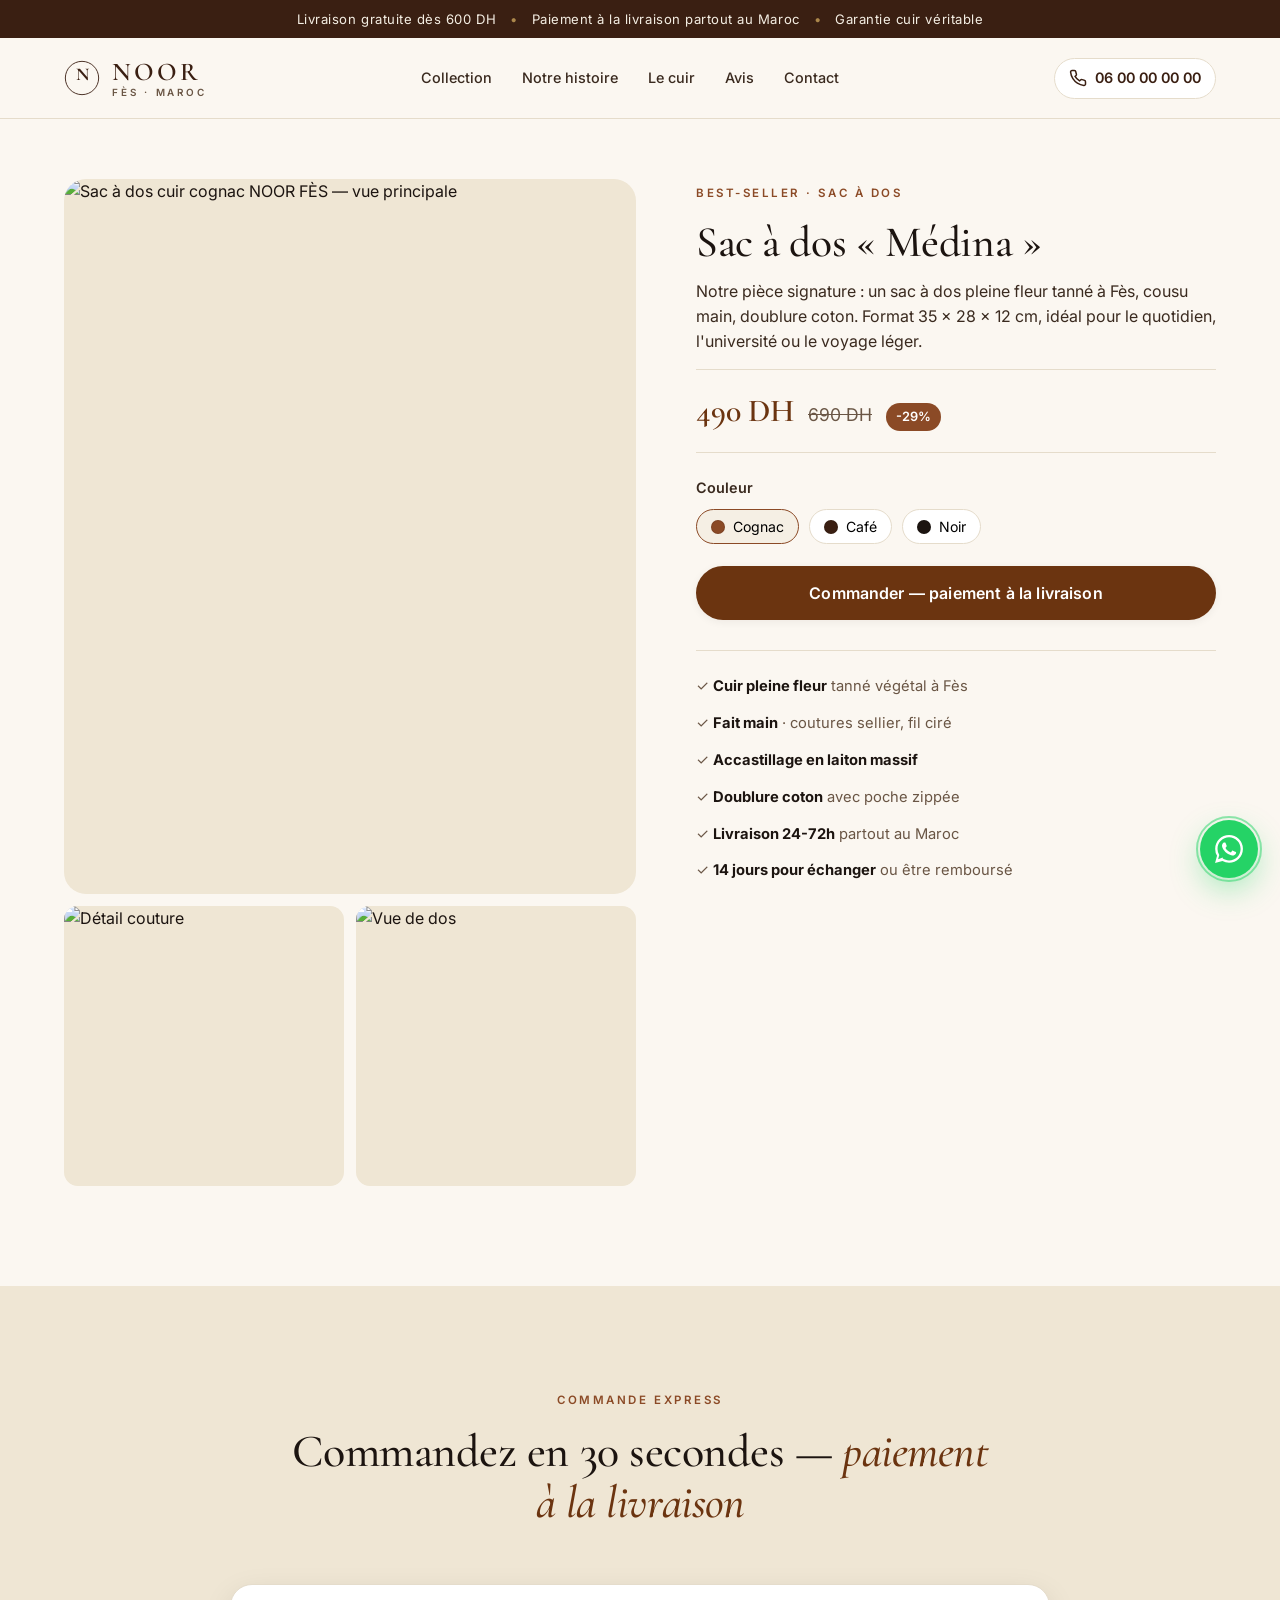
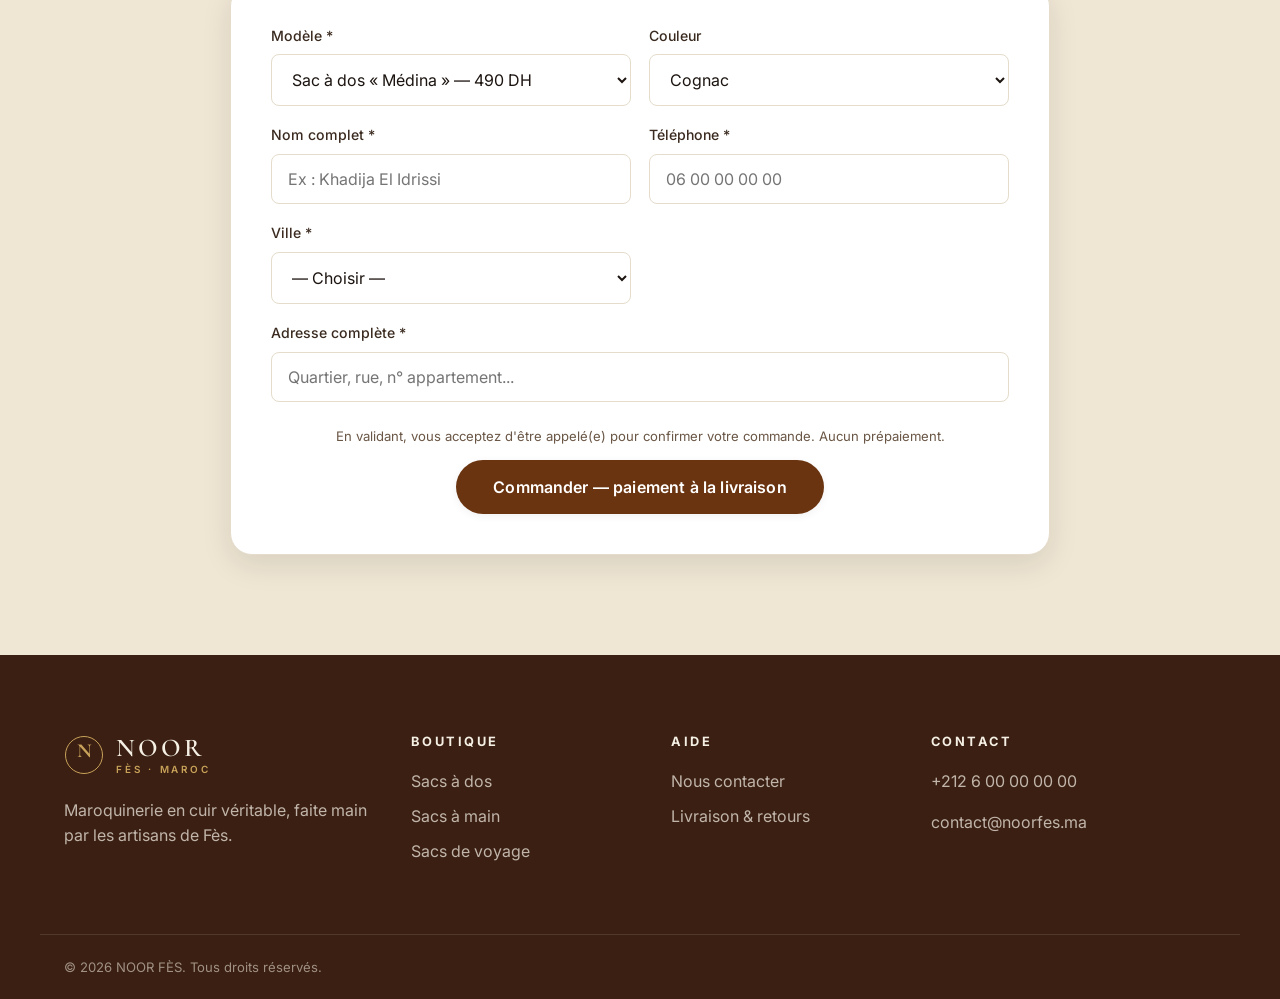
==== site/pages/produit.html @ d34b5040 "feat: NOOR FES premium leather COD site + market analysis Co-authored-by: bilelchouchene1996 <bilelc" ====
<!DOCTYPE html>
<html lang="fr">
<head>
  <meta charset="UTF-8" />
  <meta name="viewport" content="width=device-width, initial-scale=1.0" />
  <meta name="theme-color" content="#3a1f12" />
  <title>Sac à dos « Médina » — NOOR FÈS</title>
  <meta name="description" content="Sac à dos en cuir pleine fleur, fait main à Fès. Cognac, café, noir. Paiement à la livraison." />

  <link rel="preconnect" href="https://fonts.googleapis.com" />
  <link rel="preconnect" href="https://fonts.gstatic.com" crossorigin />
  <link href="https://fonts.googleapis.com/css2?family=Cormorant+Garamond:wght@400;500;600;700&family=Inter:wght@300;400;500;600;700&display=swap" rel="stylesheet" />
  <link rel="stylesheet" href="../assets/css/style.css" />
</head>
<body>

  <div class="announce">
    <div class="container announce__inner">
      <span>Livraison gratuite dès 600 DH</span>
      <span class="dot">•</span>
      <span>Paiement à la livraison partout au Maroc</span>
      <span class="dot">•</span>
      <span>Garantie cuir véritable</span>
    </div>
  </div>

  <header class="header" id="header">
    <div class="container header__inner">
      <a href="../index.html" class="brand">
        <span class="brand__mark">
          <svg viewBox="0 0 40 40" width="36" height="36" xmlns="http://www.w3.org/2000/svg">
            <circle cx="20" cy="20" r="18.5" fill="none" stroke="currentColor" stroke-width="1"/>
            <text x="50%" y="56%" text-anchor="middle" font-family="Cormorant Garamond, serif" font-size="20" font-weight="700" fill="currentColor">N</text>
          </svg>
        </span>
        <span class="brand__name">
          <span class="brand__top">NOOR</span>
          <span class="brand__sub">FÈS · MAROC</span>
        </span>
      </a>
      <nav class="nav">
        <a href="../index.html#collection">Collection</a>
        <a href="../index.html#story">Notre histoire</a>
        <a href="../index.html#materiaux">Le cuir</a>
        <a href="../index.html#avis">Avis</a>
        <a href="../index.html#contact">Contact</a>
      </nav>
      <div class="header__actions">
        <a href="tel:+212600000000" class="phone-cta">
          <svg width="18" height="18" viewBox="0 0 24 24" fill="none" stroke="currentColor" stroke-width="2"><path d="M22 16.92v3a2 2 0 0 1-2.18 2 19.79 19.79 0 0 1-8.63-3.07 19.5 19.5 0 0 1-6-6A19.79 19.79 0 0 1 2.12 4.18 2 2 0 0 1 4.11 2h3a2 2 0 0 1 2 1.72c.13.96.37 1.9.72 2.81a2 2 0 0 1-.45 2.11L8.09 9.91a16 16 0 0 0 6 6l1.27-1.27a2 2 0 0 1 2.11-.45c.91.35 1.85.59 2.81.72A2 2 0 0 1 22 16.92z"/></svg>
          <span>06 00 00 00 00</span>
        </a>
      </div>
    </div>
  </header>

  <section class="product-detail">
    <div class="container product-detail__grid">

      <div class="product-gallery">
        <div class="main">
          <img src="https://images.unsplash.com/photo-1547949003-9792a18a2601?auto=format&fit=crop&w=1200&q=85" alt="Sac à dos cuir cognac NOOR FÈS — vue principale"/>
        </div>
        <div class="thumb">
          <img src="https://images.unsplash.com/photo-1591561954557-26941169b49e?auto=format&fit=crop&w=600&q=80" alt="Détail couture"/>
        </div>
        <div class="thumb">
          <img src="https://images.unsplash.com/photo-1553062407-98eeb64c6a62?auto=format&fit=crop&w=600&q=80" alt="Vue de dos"/>
        </div>
      </div>

      <div class="product-info">
        <p class="eyebrow">Best-seller · Sac à dos</p>
        <h1>Sac à dos « Médina »</h1>
        <p>Notre pièce signature : un sac à dos pleine fleur tanné à Fès, cousu main, doublure coton. Format 35 × 28 × 12 cm, idéal pour le quotidien, l'université ou le voyage léger.</p>

        <div class="price-block">
          <span class="price">490 DH</span>
          <span class="price-old">690 DH</span>
          <span class="save">-29%</span>
        </div>

        <div class="product-options">
          <label>Couleur</label>
          <div class="swatches">
            <button type="button" class="swatch is-active"><span class="dot" style="background:#8b4a26"></span>Cognac</button>
            <button type="button" class="swatch"><span class="dot" style="background:#3a1f12"></span>Café</button>
            <button type="button" class="swatch"><span class="dot" style="background:#1c1410"></span>Noir</button>
          </div>
        </div>

        <a href="#commander-produit" class="btn btn--primary btn--lg btn--block">Commander — paiement à la livraison</a>

        <ul class="product-meta">
          <li>✓ <strong>Cuir pleine fleur</strong> tanné végétal à Fès</li>
          <li>✓ <strong>Fait main</strong> · coutures sellier, fil ciré</li>
          <li>✓ <strong>Accastillage en laiton massif</strong></li>
          <li>✓ <strong>Doublure coton</strong> avec poche zippée</li>
          <li>✓ <strong>Livraison 24-72h</strong> partout au Maroc</li>
          <li>✓ <strong>14 jours pour échanger</strong> ou être remboursé</li>
        </ul>
      </div>
    </div>
  </section>

  <section class="section quick-order" id="commander-produit">
    <div class="container">
      <header class="section__head section__head--center">
        <p class="eyebrow">Commande express</p>
        <h2>Commandez en 30 secondes — <em>paiement à la livraison</em></h2>
      </header>

      <form class="order-form" id="orderForm">
        <div class="order-form__grid">
          <label>
            <span>Modèle *</span>
            <select name="product" required>
              <option>Sac à dos « Médina » — 490 DH</option>
            </select>
          </label>
          <label>
            <span>Couleur</span>
            <select name="color">
              <option>Cognac</option>
              <option>Café</option>
              <option>Noir</option>
            </select>
          </label>
          <label>
            <span>Nom complet *</span>
            <input type="text" name="name" required placeholder="Ex : Khadija El Idrissi"/>
          </label>
          <label>
            <span>Téléphone *</span>
            <input type="tel" name="phone" required placeholder="06 00 00 00 00"/>
          </label>
          <label>
            <span>Ville *</span>
            <select name="city" required>
              <option value="">— Choisir —</option>
              <option>Casablanca</option>
              <option>Rabat</option>
              <option>Marrakech</option>
              <option>Fès</option>
              <option>Tanger</option>
              <option>Agadir</option>
              <option>Meknès</option>
              <option>Autre</option>
            </select>
          </label>
          <label class="span-2">
            <span>Adresse complète *</span>
            <input type="text" name="address" required placeholder="Quartier, rue, n° appartement..."/>
          </label>
        </div>
        <div class="order-form__footer">
          <p class="order-form__note">En validant, vous acceptez d'être appelé(e) pour confirmer votre commande. Aucun prépaiement.</p>
          <button type="submit" class="btn btn--primary btn--lg">Commander — paiement à la livraison</button>
        </div>
        <div class="order-form__success" id="orderSuccess" hidden>
          <strong>Merci !</strong> Votre commande est enregistrée. Nous vous appelons dans l'heure.
        </div>
      </form>
    </div>
  </section>

  <footer class="footer">
    <div class="container footer__grid">
      <div class="footer__brand">
        <div class="brand brand--footer">
          <span class="brand__mark">
            <svg viewBox="0 0 40 40" width="40" height="40" xmlns="http://www.w3.org/2000/svg">
              <circle cx="20" cy="20" r="18.5" fill="none" stroke="currentColor" stroke-width="1"/>
              <text x="50%" y="56%" text-anchor="middle" font-family="Cormorant Garamond, serif" font-size="20" font-weight="700" fill="currentColor">N</text>
            </svg>
          </span>
          <span class="brand__name">
            <span class="brand__top">NOOR</span>
            <span class="brand__sub">FÈS · MAROC</span>
          </span>
        </div>
        <p>Maroquinerie en cuir véritable, faite main par les artisans de Fès.</p>
      </div>
      <div>
        <h4>Boutique</h4>
        <ul>
          <li><a href="../index.html#collection">Sacs à dos</a></li>
          <li><a href="../index.html#collection">Sacs à main</a></li>
          <li><a href="../index.html#collection">Sacs de voyage</a></li>
        </ul>
      </div>
      <div>
        <h4>Aide</h4>
        <ul>
          <li><a href="../index.html#contact">Nous contacter</a></li>
          <li><a href="#">Livraison & retours</a></li>
        </ul>
      </div>
      <div>
        <h4>Contact</h4>
        <p><a href="tel:+212600000000">+212 6 00 00 00 00</a></p>
        <p><a href="mailto:contact@noorfes.ma">contact@noorfes.ma</a></p>
      </div>
    </div>
    <div class="footer__bottom">
      <div class="container">© <span id="year"></span> NOOR FÈS. Tous droits réservés.</div>
    </div>
  </footer>

  <a href="https://wa.me/212600000000" class="wa-float" target="_blank" rel="noopener" aria-label="WhatsApp">
    <svg width="28" height="28" viewBox="0 0 24 24" fill="currentColor"><path d="M.057 24l1.687-6.163a11.867 11.867 0 0 1-1.587-5.946C.16 5.335 5.495 0 12.05 0a11.821 11.821 0 0 1 8.413 3.488 11.824 11.824 0 0 1 3.48 8.414c-.003 6.554-5.338 11.89-11.893 11.89a11.9 11.9 0 0 1-5.688-1.448L.057 24zm6.597-3.807c1.676.995 3.276 1.591 5.392 1.592 5.448 0 9.886-4.434 9.889-9.885.002-5.462-4.415-9.89-9.881-9.892-5.452 0-9.887 4.434-9.889 9.884a9.86 9.86 0 0 0 1.518 5.27l-.999 3.648 3.97-1.617zm11.387-5.464c-.074-.124-.272-.198-.57-.347-.297-.149-1.758-.868-2.031-.967-.272-.099-.47-.149-.669.149-.198.297-.768.967-.941 1.165-.173.198-.347.223-.644.074-.297-.149-1.255-.462-2.39-1.475-.883-.788-1.48-1.761-1.653-2.059-.173-.297-.018-.458.13-.606.134-.133.297-.347.446-.521.151-.172.2-.296.3-.495.099-.198.05-.371-.025-.52-.075-.149-.669-1.612-.916-2.207-.242-.579-.487-.501-.669-.51l-.57-.01c-.198 0-.52.074-.792.372-.272.297-1.04 1.016-1.04 2.479 0 1.462 1.065 2.875 1.213 3.074.149.198 2.095 3.2 5.076 4.487.709.306 1.263.489 1.694.626.712.226 1.36.194 1.872.118.571-.085 1.758-.719 2.006-1.413.248-.694.248-1.289.173-1.413z"/></svg>
  </a>

  <script src="../assets/js/main.js"></script>
</body>
</html>
---- site/assets/css/style.css ----
/* =========================================================
   NOOR FÈS — Premium leather brand stylesheet
   Palette: cognac, café, crème, noir, or
   ========================================================= */

:root {
  --bg: #fbf7f1;
  --cream: #f5efe4;
  --cream-2: #efe6d4;
  --paper: #ffffff;
  --ink: #1c1410;
  --ink-2: #3a2a1f;
  --muted: #6a5645;
  --line: #e5dccb;

  --cognac: #8b4a26;
  --cognac-dark: #6b3410;
  --café: #3a1f12;
  --gold: #b8860b;
  --gold-soft: #c9a25a;

  --whatsapp: #25d366;

  --shadow-sm: 0 2px 8px rgba(28, 20, 16, 0.06);
  --shadow-md: 0 10px 30px rgba(28, 20, 16, 0.10);
  --shadow-lg: 0 30px 80px rgba(28, 20, 16, 0.18);

  --radius: 14px;
  --radius-sm: 8px;
  --radius-lg: 22px;

  --serif: "Cormorant Garamond", "Times New Roman", serif;
  --sans: "Inter", -apple-system, BlinkMacSystemFont, "Segoe UI", Roboto, "Helvetica Neue", Arial, sans-serif;

  --container: 1200px;

  --ease: cubic-bezier(.2, .65, .2, 1);
}

* { box-sizing: border-box; }
html { scroll-behavior: smooth; }
body {
  margin: 0;
  font-family: var(--sans);
  color: var(--ink);
  background: var(--bg);
  font-size: 16px;
  line-height: 1.55;
  -webkit-font-smoothing: antialiased;
  text-rendering: optimizeLegibility;
}
img { max-width: 100%; display: block; }
a { color: inherit; text-decoration: none; }
a:hover { color: var(--cognac); }
button { font-family: inherit; cursor: pointer; }
ul { list-style: none; padding: 0; margin: 0; }

.container {
  width: 100%;
  max-width: var(--container);
  margin: 0 auto;
  padding: 0 24px;
}

/* Typography */
h1, h2, h3, h4 {
  font-family: var(--serif);
  font-weight: 600;
  color: var(--ink);
  letter-spacing: -0.01em;
  margin: 0 0 .4em;
  line-height: 1.1;
}
h1 { font-size: clamp(2.4rem, 5.5vw, 4.6rem); font-weight: 500; }
h2 { font-size: clamp(2rem, 3.6vw, 3rem); font-weight: 500; }
h3 { font-size: 1.25rem; }
h2 em, h1 em { font-style: italic; color: var(--cognac-dark); font-weight: 500; }
p  { margin: 0 0 1em; color: var(--ink-2); }
.muted { color: var(--muted); }
.light { color: #f5efe4; }
.light em { color: var(--gold-soft); }

.eyebrow {
  display: inline-block;
  text-transform: uppercase;
  letter-spacing: .22em;
  font-size: .72rem;
  font-weight: 600;
  color: var(--cognac);
  margin-bottom: 1rem;
}
.eyebrow--light { color: var(--gold-soft); }

/* Announcement bar */
.announce {
  background: var(--café);
  color: #f5efe4;
  font-size: .82rem;
  letter-spacing: .04em;
}
.announce__inner {
  display: flex;
  align-items: center;
  justify-content: center;
  gap: 14px;
  padding: 9px 24px;
  flex-wrap: wrap;
}
.announce .dot { color: var(--gold-soft); opacity: .8; }

/* Header */
.header {
  position: sticky;
  top: 0;
  z-index: 50;
  background: rgba(251, 247, 241, 0.92);
  backdrop-filter: saturate(160%) blur(10px);
  -webkit-backdrop-filter: saturate(160%) blur(10px);
  border-bottom: 1px solid var(--line);
  transition: background .3s var(--ease), border-color .3s var(--ease);
}
.header__inner {
  display: flex;
  align-items: center;
  justify-content: space-between;
  gap: 20px;
  height: 80px;
}
.brand {
  display: inline-flex;
  align-items: center;
  gap: 12px;
  color: var(--café);
}
.brand__mark { display: inline-flex; color: var(--café); }
.brand__name { display: flex; flex-direction: column; line-height: 1; }
.brand__top {
  font-family: var(--serif);
  font-size: 1.6rem;
  font-weight: 600;
  letter-spacing: .12em;
}
.brand__sub {
  font-size: .62rem;
  font-weight: 600;
  letter-spacing: .28em;
  color: var(--muted);
  margin-top: 4px;
}

.nav {
  display: flex;
  gap: 30px;
}
.nav a {
  font-size: .9rem;
  font-weight: 500;
  color: var(--ink-2);
  position: relative;
  padding: 6px 0;
}
.nav a::after {
  content: "";
  position: absolute;
  left: 50%; bottom: 0;
  height: 1px;
  width: 0;
  background: var(--cognac);
  transition: width .3s var(--ease), left .3s var(--ease);
}
.nav a:hover::after { width: 100%; left: 0; }

.header__actions { display: flex; align-items: center; gap: 12px; }
.phone-cta {
  display: inline-flex;
  align-items: center;
  gap: 8px;
  font-size: .9rem;
  font-weight: 600;
  color: var(--café);
  padding: 8px 14px;
  border: 1px solid var(--line);
  border-radius: 999px;
  background: var(--paper);
  transition: all .2s var(--ease);
}
.phone-cta:hover { border-color: var(--cognac); color: var(--cognac); }

.menu-toggle {
  display: none;
  width: 42px;
  height: 42px;
  border: 1px solid var(--line);
  background: var(--paper);
  border-radius: 10px;
  position: relative;
}
.menu-toggle span {
  position: absolute;
  left: 10px; right: 10px;
  height: 2px;
  background: var(--café);
  transition: transform .3s var(--ease), opacity .2s;
}
.menu-toggle span:nth-child(1) { top: 13px; }
.menu-toggle span:nth-child(2) { top: 19px; }
.menu-toggle span:nth-child(3) { top: 25px; }
.menu-toggle[aria-expanded="true"] span:nth-child(1) { transform: translateY(6px) rotate(45deg); }
.menu-toggle[aria-expanded="true"] span:nth-child(2) { opacity: 0; }
.menu-toggle[aria-expanded="true"] span:nth-child(3) { transform: translateY(-6px) rotate(-45deg); }

.mobile-nav {
  display: none;
  flex-direction: column;
  padding: 16px 24px 24px;
  border-top: 1px solid var(--line);
  background: var(--paper);
}
.mobile-nav a {
  padding: 14px 0;
  border-bottom: 1px solid var(--line);
  font-weight: 500;
  color: var(--ink-2);
}
.mobile-nav__phone {
  margin-top: 12px;
  font-weight: 600;
  color: var(--cognac) !important;
}

/* Buttons */
.btn {
  display: inline-flex;
  align-items: center;
  justify-content: center;
  gap: 8px;
  padding: 14px 26px;
  border-radius: 999px;
  border: 1px solid transparent;
  font-weight: 600;
  font-size: .95rem;
  letter-spacing: .01em;
  transition: transform .15s var(--ease), background .2s, color .2s, box-shadow .2s, border-color .2s;
  cursor: pointer;
  text-align: center;
  line-height: 1;
}
.btn:hover { transform: translateY(-1px); }
.btn:active { transform: translateY(0); }
.btn--primary {
  background: var(--cognac-dark);
  color: #fff;
  box-shadow: var(--shadow-sm);
}
.btn--primary:hover { background: var(--café); color: #fff; box-shadow: var(--shadow-md); }
.btn--dark { background: var(--café); color: #f5efe4; }
.btn--dark:hover { background: #000; color: #fff; }
.btn--ghost {
  background: transparent;
  border-color: var(--ink);
  color: var(--ink);
}
.btn--ghost:hover { background: var(--ink); color: #fff; }
.btn--light { background: #fff; color: var(--café); }
.btn--whatsapp { background: var(--whatsapp); color: #fff; }
.btn--whatsapp:hover { background: #1cb555; color: #fff; }
.btn--block { width: 100%; }
.btn--lg { padding: 18px 36px; font-size: 1rem; }

/* Hero */
.hero {
  position: relative;
  min-height: 88vh;
  display: flex;
  align-items: center;
  overflow: hidden;
  isolation: isolate;
}
.hero__media {
  position: absolute;
  inset: 0;
  z-index: -2;
}
.hero__img {
  position: absolute;
  inset: 0;
  background-image: url("https://images.unsplash.com/photo-1591561954557-26941169b49e?auto=format&fit=crop&w=2000&q=80");
  background-size: cover;
  background-position: center;
  filter: contrast(1.05) saturate(0.95);
  transform: scale(1.02);
  animation: heroZoom 16s ease-out forwards;
}
@keyframes heroZoom {
  to { transform: scale(1.10); }
}
.hero__overlay {
  position: absolute;
  inset: 0;
  background:
    linear-gradient(120deg, rgba(28,20,16,.72) 0%, rgba(28,20,16,.45) 45%, rgba(28,20,16,.25) 100%),
    linear-gradient(180deg, rgba(28,20,16,.3) 0%, rgba(28,20,16,.55) 100%);
}
.hero__content {
  color: #fbf7f1;
  padding: 120px 24px 100px;
  max-width: 820px;
}
.hero__content .eyebrow { color: var(--gold-soft); }
.hero__title {
  color: #fbf7f1;
  font-weight: 400;
}
.hero__title em {
  font-style: italic;
  color: var(--gold-soft);
  font-weight: 400;
}
.hero__lead {
  color: rgba(251, 247, 241, .88);
  font-size: 1.15rem;
  max-width: 600px;
  margin-bottom: 36px;
}
.hero__cta {
  display: flex;
  flex-wrap: wrap;
  gap: 14px;
  margin-bottom: 48px;
}
.hero__cta .btn--ghost {
  border-color: rgba(255,255,255,.6);
  color: #fff;
}
.hero__cta .btn--ghost:hover { background: #fff; color: var(--café); }
.hero__badges {
  display: flex;
  flex-wrap: wrap;
  gap: 28px;
  padding-top: 28px;
  border-top: 1px solid rgba(255,255,255,.18);
}
.hero__badges li {
  font-size: .85rem;
  color: rgba(251, 247, 241, .85);
  letter-spacing: .04em;
}
.hero__badges strong {
  display: block;
  font-family: var(--serif);
  font-size: 1.4rem;
  color: var(--gold-soft);
  font-weight: 600;
  margin-bottom: 4px;
}
.hero__scroll {
  position: absolute;
  bottom: 28px;
  left: 50%;
  transform: translateX(-50%);
  width: 24px;
  height: 40px;
  border: 1px solid rgba(255,255,255,.4);
  border-radius: 12px;
}
.hero__scroll span {
  position: absolute;
  top: 8px;
  left: 50%;
  transform: translateX(-50%);
  width: 3px;
  height: 8px;
  background: var(--gold-soft);
  border-radius: 2px;
  animation: scrollDot 1.8s ease-in-out infinite;
}
@keyframes scrollDot {
  0%, 100% { transform: translate(-50%, 0); opacity: 1; }
  50% { transform: translate(-50%, 14px); opacity: .2; }
}

/* Trust strip */
.trust {
  background: var(--paper);
  padding: 56px 0;
  border-bottom: 1px solid var(--line);
}
.trust__grid {
  display: grid;
  gap: 32px;
  grid-template-columns: repeat(auto-fit, minmax(220px, 1fr));
}
.trust__item { color: var(--ink-2); }
.trust__item svg { color: var(--cognac); margin-bottom: 12px; }
.trust__item h3 { font-size: 1.05rem; margin-bottom: 6px; }
.trust__item p { font-size: .92rem; color: var(--muted); margin: 0; }

/* Sections */
.section { padding: 100px 0; }
.section--cream { background: var(--cream); }
.section--dark { background: var(--café); color: var(--cream); }
.section__head { max-width: 720px; margin-bottom: 56px; }
.section__head--center { margin-left: auto; margin-right: auto; text-align: center; }
.section__lead { font-size: 1.1rem; color: var(--ink-2); }
.section--dark .section__lead { color: rgba(245, 239, 228, .8); }

/* Grids */
.grid { display: grid; gap: 28px; }
.grid--3 { grid-template-columns: repeat(auto-fit, minmax(280px, 1fr)); }
.grid--4 { grid-template-columns: repeat(auto-fit, minmax(220px, 1fr)); }

/* Product cards */
.product-card {
  background: var(--paper);
  border-radius: var(--radius-lg);
  overflow: hidden;
  box-shadow: var(--shadow-sm);
  display: flex;
  flex-direction: column;
  transition: transform .3s var(--ease), box-shadow .3s var(--ease);
}
.product-card:hover {
  transform: translateY(-6px);
  box-shadow: var(--shadow-lg);
}
.product-card__media {
  position: relative;
  display: block;
  aspect-ratio: 4 / 5;
  overflow: hidden;
  background: var(--cream-2);
}
.product-card__media img {
  width: 100%; height: 100%;
  object-fit: cover;
  transition: transform .8s var(--ease);
}
.product-card:hover .product-card__media img { transform: scale(1.06); }
.badge {
  position: absolute;
  top: 16px; left: 16px;
  background: var(--café);
  color: #f5efe4;
  font-size: .7rem;
  font-weight: 700;
  letter-spacing: .12em;
  text-transform: uppercase;
  padding: 6px 12px;
  border-radius: 999px;
}
.badge--gold { background: var(--gold); color: #fff; }

.product-card__body { padding: 22px 24px 26px; display: flex; flex-direction: column; gap: 10px; }
.product-card__body h3 { margin: 0; font-size: 1.4rem; }
.product-card__price {
  display: flex; align-items: baseline; gap: 10px;
  margin-top: 4px;
}
.price {
  font-family: var(--serif);
  font-size: 1.6rem;
  font-weight: 600;
  color: var(--cognac-dark);
}
.price-old {
  font-size: 1rem;
  color: var(--muted);
  text-decoration: line-through;
}

/* Story */
.story__grid {
  display: grid;
  grid-template-columns: 1fr 1fr;
  gap: 70px;
  align-items: center;
}
.story__media {
  position: relative;
  border-radius: var(--radius-lg);
  overflow: hidden;
  box-shadow: var(--shadow-md);
  aspect-ratio: 4 / 5;
}
.story__media img { width: 100%; height: 100%; object-fit: cover; }
.story__caption {
  position: absolute;
  bottom: 18px; left: 18px;
  background: rgba(28, 20, 16, .8);
  color: var(--cream);
  padding: 8px 14px;
  border-radius: 999px;
  font-size: .8rem;
  letter-spacing: .06em;
  backdrop-filter: blur(6px);
}
.checks { margin-top: 24px; }
.checks li {
  position: relative;
  padding: 10px 0 10px 32px;
  border-bottom: 1px dashed var(--line);
  color: var(--ink-2);
}
.checks li::before {
  content: "";
  position: absolute;
  left: 0; top: 14px;
  width: 18px; height: 18px;
  border-radius: 50%;
  background: var(--cognac);
  background-image: linear-gradient(135deg, var(--cognac), var(--cognac-dark));
}
.checks li::after {
  content: "";
  position: absolute;
  left: 6px; top: 18px;
  width: 8px; height: 4px;
  border-left: 2px solid #fff;
  border-bottom: 2px solid #fff;
  transform: rotate(-45deg);
}

/* Materials */
.materials__item {
  padding: 32px 26px;
  background: rgba(255,255,255,.04);
  border: 1px solid rgba(245, 239, 228, .12);
  border-radius: var(--radius);
  transition: transform .3s var(--ease), background .3s;
}
.materials__item:hover {
  transform: translateY(-4px);
  background: rgba(184, 134, 11, .08);
  border-color: var(--gold-soft);
}
.materials__item .num {
  display: inline-block;
  font-family: var(--serif);
  color: var(--gold-soft);
  font-size: 1.6rem;
  font-weight: 600;
  margin-bottom: 14px;
}
.materials__item h3 { color: var(--cream); font-size: 1.2rem; margin-bottom: 8px; }
.materials__item p { color: rgba(245, 239, 228, .72); font-size: .92rem; margin: 0; }

/* Reviews */
.reviews {
  display: grid;
  gap: 28px;
  grid-template-columns: repeat(auto-fit, minmax(280px, 1fr));
}
.review {
  background: var(--paper);
  border-radius: var(--radius);
  padding: 28px 26px;
  box-shadow: var(--shadow-sm);
  border-top: 3px solid var(--cognac);
}
.review .stars { color: var(--gold); font-size: 1.2rem; letter-spacing: 2px; margin-bottom: 12px; }
.review p { font-size: 1rem; color: var(--ink-2); }
.review footer { font-size: .85rem; color: var(--muted); }
.review footer strong { color: var(--ink); }

/* CTA strip */
.cta-strip {
  background:
    linear-gradient(120deg, rgba(28,20,16,.92), rgba(58,31,18,.92)),
    url("https://images.unsplash.com/photo-1572635196243-23f8a8a04e1f?auto=format&fit=crop&w=2000&q=80");
  background-size: cover;
  background-position: center;
  color: var(--cream);
  padding: 80px 0;
}
.cta-strip__inner {
  display: flex;
  align-items: center;
  justify-content: space-between;
  gap: 40px;
  flex-wrap: wrap;
}
.cta-strip h2 { margin: 0; max-width: 620px; }
.cta-strip__actions { display: flex; gap: 14px; flex-wrap: wrap; }

/* Order form */
.quick-order { background: var(--cream-2); }
.order-form {
  max-width: 820px;
  margin: 0 auto;
  background: var(--paper);
  border-radius: var(--radius-lg);
  padding: 40px;
  box-shadow: var(--shadow-md);
  border: 1px solid var(--line);
}
.order-form__grid {
  display: grid;
  gap: 18px;
  grid-template-columns: 1fr 1fr;
}
.order-form label {
  display: flex;
  flex-direction: column;
  gap: 8px;
  font-size: .88rem;
  font-weight: 500;
  color: var(--ink-2);
}
.order-form label.span-2 { grid-column: span 2; }
.order-form input,
.order-form select {
  font-family: inherit;
  font-size: 1rem;
  padding: 14px 16px;
  border: 1px solid var(--line);
  border-radius: var(--radius-sm);
  background: var(--paper);
  color: var(--ink);
  transition: border-color .2s, box-shadow .2s;
}
.order-form input:focus,
.order-form select:focus {
  outline: none;
  border-color: var(--cognac);
  box-shadow: 0 0 0 3px rgba(139, 74, 38, .15);
}
.order-form__footer {
  margin-top: 24px;
  display: flex;
  flex-direction: column;
  align-items: center;
  gap: 14px;
}
.order-form__note { font-size: .82rem; color: var(--muted); margin: 0; text-align: center; }
.order-form__success {
  margin-top: 22px;
  padding: 18px 22px;
  background: #e8f4ea;
  color: #1f6b3a;
  border-radius: var(--radius-sm);
  border: 1px solid #b9dbc0;
  text-align: center;
}

/* Footer */
.footer {
  background: var(--café);
  color: var(--cream);
  padding: 80px 0 0;
}
.footer__grid {
  display: grid;
  gap: 40px;
  grid-template-columns: 1.4fr 1fr 1fr 1.3fr;
  padding-bottom: 60px;
  border-bottom: 1px solid rgba(245, 239, 228, .12);
}
.footer h4 {
  color: var(--cream);
  font-family: var(--sans);
  font-size: .8rem;
  font-weight: 700;
  letter-spacing: .2em;
  text-transform: uppercase;
  margin-bottom: 20px;
}
.footer ul li { margin-bottom: 10px; }
.footer a { color: rgba(245, 239, 228, .72); }
.footer a:hover { color: var(--gold-soft); }
.footer__brand p {
  color: rgba(245, 239, 228, .72);
  max-width: 320px;
  margin-top: 16px;
}
.brand--footer { color: var(--cream); }
.brand--footer .brand__top { color: var(--cream); }
.brand--footer .brand__sub { color: var(--gold-soft); }
.brand--footer .brand__mark { color: var(--gold-soft); }

.socials { display: flex; gap: 14px; margin-top: 10px; flex-wrap: wrap; }
.socials a {
  font-size: .82rem;
  padding: 6px 12px;
  border: 1px solid rgba(245, 239, 228, .2);
  border-radius: 999px;
}
.socials a:hover { border-color: var(--gold-soft); }
.footer__bottom { padding: 22px 0; font-size: .82rem; color: rgba(245, 239, 228, .55); }

/* WhatsApp floating button */
.wa-float {
  position: fixed;
  bottom: 22px; right: 22px;
  width: 58px; height: 58px;
  background: var(--whatsapp);
  color: #fff;
  border-radius: 50%;
  display: inline-flex;
  align-items: center;
  justify-content: center;
  box-shadow: 0 12px 30px rgba(37, 211, 102, .35);
  z-index: 60;
  transition: transform .2s var(--ease), box-shadow .2s;
}
.wa-float:hover { transform: scale(1.05); color: #fff; }
.wa-float::after {
  content: "";
  position: absolute;
  inset: -4px;
  border-radius: 50%;
  border: 2px solid var(--whatsapp);
  opacity: .5;
  animation: pulse 2.2s ease-out infinite;
}
@keyframes pulse {
  from { transform: scale(.95); opacity: .5; }
  to   { transform: scale(1.35); opacity: 0; }
}

/* Product page */
.product-detail {
  padding: 60px 0 100px;
}
.product-detail__grid {
  display: grid;
  grid-template-columns: 1.1fr 1fr;
  gap: 60px;
  align-items: start;
}
.product-gallery {
  display: grid;
  gap: 12px;
  grid-template-columns: repeat(2, 1fr);
}
.product-gallery .main {
  grid-column: span 2;
  aspect-ratio: 4 / 5;
  border-radius: var(--radius-lg);
  overflow: hidden;
  background: var(--cream-2);
}
.product-gallery .thumb {
  aspect-ratio: 1 / 1;
  border-radius: var(--radius);
  overflow: hidden;
  background: var(--cream-2);
}
.product-gallery img { width: 100%; height: 100%; object-fit: cover; }

.product-info h1 {
  font-size: clamp(2rem, 3.4vw, 3rem);
  margin-bottom: 12px;
}
.product-info .price-block {
  display: flex; align-items: baseline; gap: 14px;
  margin: 16px 0 24px;
  padding: 16px 0;
  border-top: 1px solid var(--line);
  border-bottom: 1px solid var(--line);
}
.product-info .price-block .price { font-size: 2rem; }
.product-info .price-block .price-old { font-size: 1.1rem; }
.product-info .save {
  background: var(--cognac);
  color: #fff;
  padding: 4px 10px;
  border-radius: 999px;
  font-size: .8rem;
  font-weight: 600;
}
.product-options { margin-bottom: 22px; }
.product-options label { display: block; font-weight: 600; font-size: .9rem; margin-bottom: 10px; color: var(--ink-2); }
.swatches { display: flex; gap: 10px; flex-wrap: wrap; }
.swatch {
  display: inline-flex;
  align-items: center;
  gap: 8px;
  padding: 8px 14px;
  border: 1px solid var(--line);
  border-radius: 999px;
  background: #fff;
  cursor: pointer;
  font-size: .88rem;
  transition: all .2s;
}
.swatch:hover, .swatch.is-active { border-color: var(--cognac); background: var(--cream); }
.swatch .dot {
  display: inline-block;
  width: 14px; height: 14px;
  border-radius: 50%;
  border: 1px solid rgba(0,0,0,.1);
}
.product-meta {
  margin-top: 30px;
  padding-top: 24px;
  border-top: 1px solid var(--line);
  display: grid;
  gap: 14px;
  font-size: .92rem;
  color: var(--muted);
}
.product-meta strong { color: var(--ink); }

@media (max-width: 960px) {
  .nav { display: none; }
  .menu-toggle { display: inline-block; }
  .phone-cta span { display: none; }
  .phone-cta { padding: 10px; }
  .header.is-open .mobile-nav { display: flex; }

  .story__grid { grid-template-columns: 1fr; gap: 40px; }
  .footer__grid { grid-template-columns: 1fr 1fr; }
  .product-detail__grid { grid-template-columns: 1fr; gap: 40px; }
  .section { padding: 70px 0; }
}

@media (max-width: 600px) {
  .order-form { padding: 24px; }
  .order-form__grid { grid-template-columns: 1fr; }
  .order-form label.span-2 { grid-column: span 1; }
  .hero__content { padding: 90px 24px 70px; }
  .hero__badges { gap: 18px; }
  .hero__badges li { flex: 1 1 40%; }
  .cta-strip__inner { flex-direction: column; align-items: flex-start; }
  .footer__grid { grid-template-columns: 1fr; }
  .announce__inner .dot:nth-of-type(2) { display: none; }
}
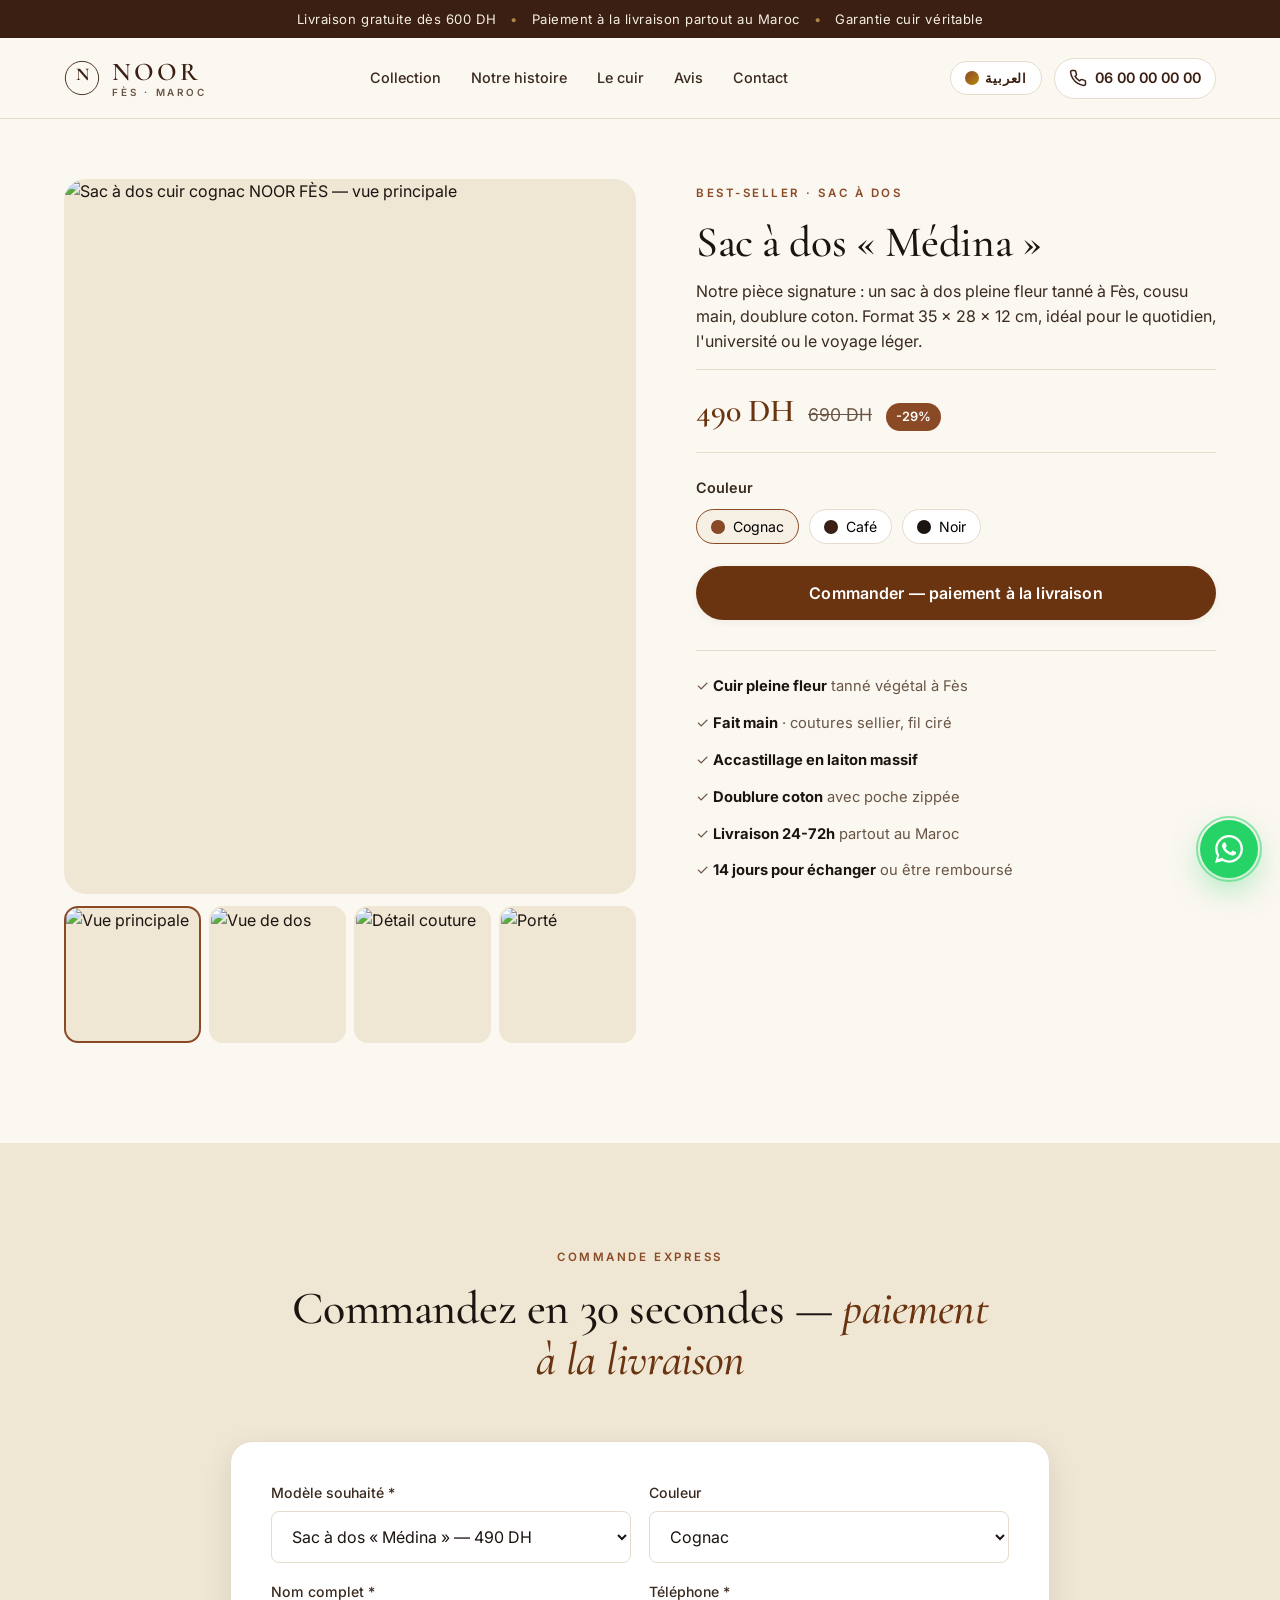
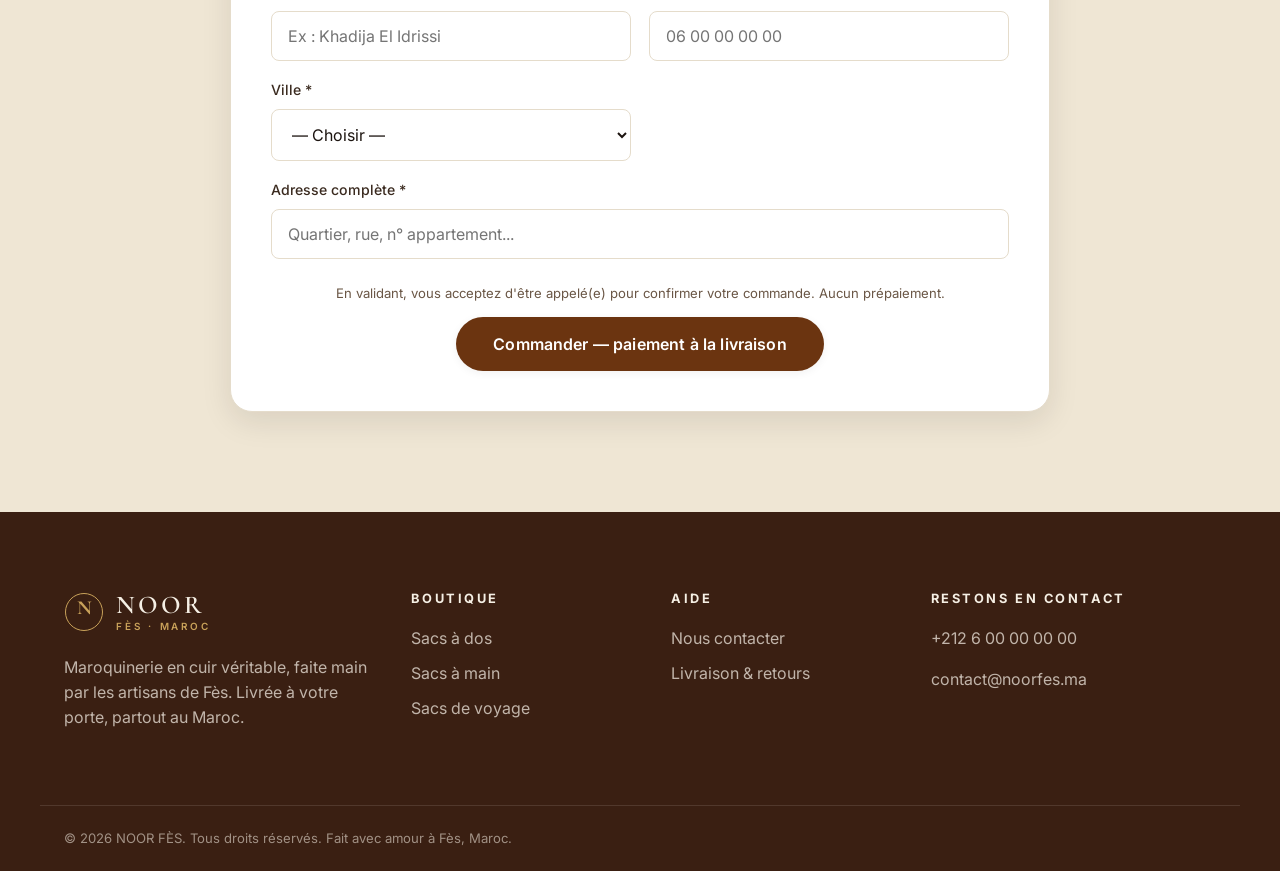
==== commit 6621b9a6: "feat: FR/AR bilingual switcher with full RTL support + multi-image product gallery + image folder st" ====
--- a/site/pages/produit.html
+++ b/site/pages/produit.html
@@ -1,5 +1,5 @@
 <!DOCTYPE html>
-<html lang="fr">
+<html lang="fr" dir="ltr">
 <head>
   <meta charset="UTF-8" />
   <meta name="viewport" content="width=device-width, initial-scale=1.0" />
@@ -9,18 +9,19 @@
 
   <link rel="preconnect" href="https://fonts.googleapis.com" />
   <link rel="preconnect" href="https://fonts.gstatic.com" crossorigin />
-  <link href="https://fonts.googleapis.com/css2?family=Cormorant+Garamond:wght@400;500;600;700&family=Inter:wght@300;400;500;600;700&display=swap" rel="stylesheet" />
+  <link href="https://fonts.googleapis.com/css2?family=Cormorant+Garamond:wght@400;500;600;700&family=Inter:wght@300;400;500;600;700&family=Tajawal:wght@400;500;700;900&family=Amiri:wght@400;700&display=swap" rel="stylesheet" />
   <link rel="stylesheet" href="../assets/css/style.css" />
+  <link rel="icon" type="image/svg+xml" href="../assets/img/favicon.svg" />
 </head>
 <body>
 
   <div class="announce">
     <div class="container announce__inner">
-      <span>Livraison gratuite dès 600 DH</span>
+      <span data-i18n="announce.1">Livraison gratuite dès 600 DH</span>
       <span class="dot">•</span>
-      <span>Paiement à la livraison partout au Maroc</span>
+      <span data-i18n="announce.2">Paiement à la livraison partout au Maroc</span>
       <span class="dot">•</span>
-      <span>Garantie cuir véritable</span>
+      <span data-i18n="announce.3">Garantie cuir véritable</span>
     </div>
   </div>
 
@@ -39,13 +40,14 @@
         </span>
       </a>
       <nav class="nav">
-        <a href="../index.html#collection">Collection</a>
-        <a href="../index.html#story">Notre histoire</a>
-        <a href="../index.html#materiaux">Le cuir</a>
-        <a href="../index.html#avis">Avis</a>
-        <a href="../index.html#contact">Contact</a>
+        <a href="../index.html#collection" data-i18n="nav.collection">Collection</a>
+        <a href="../index.html#story" data-i18n="nav.story">Notre histoire</a>
+        <a href="../index.html#materiaux" data-i18n="nav.materials">Le cuir</a>
+        <a href="../index.html#avis" data-i18n="nav.reviews">Avis</a>
+        <a href="../index.html#contact" data-i18n="nav.contact">Contact</a>
       </nav>
       <div class="header__actions">
+        <button type="button" class="lang-toggle" data-lang-toggle data-i18n="lang.toggle">العربية</button>
         <a href="tel:+212600000000" class="phone-cta">
           <svg width="18" height="18" viewBox="0 0 24 24" fill="none" stroke="currentColor" stroke-width="2"><path d="M22 16.92v3a2 2 0 0 1-2.18 2 19.79 19.79 0 0 1-8.63-3.07 19.5 19.5 0 0 1-6-6A19.79 19.79 0 0 1 2.12 4.18 2 2 0 0 1 4.11 2h3a2 2 0 0 1 2 1.72c.13.96.37 1.9.72 2.81a2 2 0 0 1-.45 2.11L8.09 9.91a16 16 0 0 0 6 6l1.27-1.27a2 2 0 0 1 2.11-.45c.91.35 1.85.59 2.81.72A2 2 0 0 1 22 16.92z"/></svg>
           <span>06 00 00 00 00</span>
@@ -57,22 +59,33 @@
   <section class="product-detail">
     <div class="container product-detail__grid">
 
-      <div class="product-gallery">
+      <div class="product-gallery" id="gallery">
         <div class="main">
-          <img src="https://images.unsplash.com/photo-1547949003-9792a18a2601?auto=format&fit=crop&w=1200&q=85" alt="Sac à dos cuir cognac NOOR FÈS — vue principale"/>
-        </div>
-        <div class="thumb">
-          <img src="https://images.unsplash.com/photo-1591561954557-26941169b49e?auto=format&fit=crop&w=600&q=80" alt="Détail couture"/>
-        </div>
-        <div class="thumb">
-          <img src="https://images.unsplash.com/photo-1553062407-98eeb64c6a62?auto=format&fit=crop&w=600&q=80" alt="Vue de dos"/>
+          <img id="galleryMain"
+               src="../assets/img/products/medina/1-main.jpg"
+               onerror="this.onerror=null;this.src='https://images.unsplash.com/photo-1622560480654-d96214fdc887?auto=format&fit=crop&w=1200&q=85';"
+               alt="Sac à dos cuir cognac NOOR FÈS — vue principale"/>
+        </div>
+        <div class="thumbs">
+          <div class="thumb is-active" data-img="../assets/img/products/medina/1-main.jpg" data-fallback="https://images.unsplash.com/photo-1622560480654-d96214fdc887?auto=format&fit=crop&w=1200&q=85">
+            <img src="../assets/img/products/medina/1-main.jpg" onerror="this.onerror=null;this.src='https://images.unsplash.com/photo-1622560480654-d96214fdc887?auto=format&fit=crop&w=600&q=80';" alt="Vue principale"/>
+          </div>
+          <div class="thumb" data-img="../assets/img/products/medina/2-back.jpg" data-fallback="https://images.unsplash.com/photo-1547949003-9792a18a2601?auto=format&fit=crop&w=1200&q=85">
+            <img src="../assets/img/products/medina/2-back.jpg" onerror="this.onerror=null;this.src='https://images.unsplash.com/photo-1547949003-9792a18a2601?auto=format&fit=crop&w=600&q=80';" alt="Vue de dos"/>
+          </div>
+          <div class="thumb" data-img="../assets/img/products/medina/3-detail.jpg" data-fallback="https://images.unsplash.com/photo-1553062407-98eeb64c6a62?auto=format&fit=crop&w=1200&q=85">
+            <img src="../assets/img/products/medina/3-detail.jpg" onerror="this.onerror=null;this.src='https://images.unsplash.com/photo-1553062407-98eeb64c6a62?auto=format&fit=crop&w=600&q=80';" alt="Détail couture"/>
+          </div>
+          <div class="thumb" data-img="../assets/img/products/medina/4-worn.jpg" data-fallback="https://images.unsplash.com/photo-1591561954557-26941169b49e?auto=format&fit=crop&w=1200&q=85">
+            <img src="../assets/img/products/medina/4-worn.jpg" onerror="this.onerror=null;this.src='https://images.unsplash.com/photo-1591561954557-26941169b49e?auto=format&fit=crop&w=600&q=80';" alt="Porté"/>
+          </div>
         </div>
       </div>
 
       <div class="product-info">
-        <p class="eyebrow">Best-seller · Sac à dos</p>
-        <h1>Sac à dos « Médina »</h1>
-        <p>Notre pièce signature : un sac à dos pleine fleur tanné à Fès, cousu main, doublure coton. Format 35 × 28 × 12 cm, idéal pour le quotidien, l'université ou le voyage léger.</p>
+        <p class="eyebrow" data-i18n="product.eyebrow">Best-seller · Sac à dos</p>
+        <h1 data-i18n="product.title">Sac à dos « Médina »</h1>
+        <p data-i18n="product.desc">Notre pièce signature : un sac à dos pleine fleur tanné à Fès, cousu main, doublure coton. Format 35 × 28 × 12 cm, idéal pour le quotidien, l'université ou le voyage léger.</p>
 
         <div class="price-block">
           <span class="price">490 DH</span>
@@ -81,23 +94,23 @@
         </div>
 
         <div class="product-options">
-          <label>Couleur</label>
+          <label data-i18n="product.color">Couleur</label>
           <div class="swatches">
-            <button type="button" class="swatch is-active"><span class="dot" style="background:#8b4a26"></span>Cognac</button>
-            <button type="button" class="swatch"><span class="dot" style="background:#3a1f12"></span>Café</button>
-            <button type="button" class="swatch"><span class="dot" style="background:#1c1410"></span>Noir</button>
-          </div>
-        </div>
-
-        <a href="#commander-produit" class="btn btn--primary btn--lg btn--block">Commander — paiement à la livraison</a>
+            <button type="button" class="swatch is-active"><span class="dot" style="background:#8b4a26"></span><span data-i18n="form.color.cognac">Cognac</span></button>
+            <button type="button" class="swatch"><span class="dot" style="background:#3a1f12"></span><span data-i18n="form.color.cafe">Café</span></button>
+            <button type="button" class="swatch"><span class="dot" style="background:#1c1410"></span><span data-i18n="form.color.black">Noir</span></button>
+          </div>
+        </div>
+
+        <a href="#commander-produit" class="btn btn--primary btn--lg btn--block" data-i18n="product.cta">Commander — paiement à la livraison</a>
 
         <ul class="product-meta">
-          <li>✓ <strong>Cuir pleine fleur</strong> tanné végétal à Fès</li>
-          <li>✓ <strong>Fait main</strong> · coutures sellier, fil ciré</li>
-          <li>✓ <strong>Accastillage en laiton massif</strong></li>
-          <li>✓ <strong>Doublure coton</strong> avec poche zippée</li>
-          <li>✓ <strong>Livraison 24-72h</strong> partout au Maroc</li>
-          <li>✓ <strong>14 jours pour échanger</strong> ou être remboursé</li>
+          <li data-i18n="product.meta.1.html">✓ <strong>Cuir pleine fleur</strong> tanné végétal à Fès</li>
+          <li data-i18n="product.meta.2.html">✓ <strong>Fait main</strong> · coutures sellier, fil ciré</li>
+          <li data-i18n="product.meta.3.html">✓ <strong>Accastillage en laiton massif</strong></li>
+          <li data-i18n="product.meta.4.html">✓ <strong>Doublure coton</strong> avec poche zippée</li>
+          <li data-i18n="product.meta.5.html">✓ <strong>Livraison 24-72h</strong> partout au Maroc</li>
+          <li data-i18n="product.meta.6.html">✓ <strong>14 jours pour échanger</strong> ou être remboursé</li>
         </ul>
       </div>
     </div>
@@ -106,38 +119,38 @@
   <section class="section quick-order" id="commander-produit">
     <div class="container">
       <header class="section__head section__head--center">
-        <p class="eyebrow">Commande express</p>
-        <h2>Commandez en 30 secondes — <em>paiement à la livraison</em></h2>
+        <p class="eyebrow" data-i18n="order.eyebrow">Commande express</p>
+        <h2 data-i18n="order.title.html">Commandez en 30 secondes — <em>paiement à la livraison</em></h2>
       </header>
 
       <form class="order-form" id="orderForm">
         <div class="order-form__grid">
           <label>
-            <span>Modèle *</span>
+            <span data-i18n="form.product">Modèle *</span>
             <select name="product" required>
               <option>Sac à dos « Médina » — 490 DH</option>
             </select>
           </label>
           <label>
-            <span>Couleur</span>
+            <span data-i18n="form.color">Couleur</span>
             <select name="color">
-              <option>Cognac</option>
-              <option>Café</option>
-              <option>Noir</option>
+              <option data-i18n="form.color.cognac">Cognac</option>
+              <option data-i18n="form.color.cafe">Café</option>
+              <option data-i18n="form.color.black">Noir</option>
             </select>
           </label>
           <label>
-            <span>Nom complet *</span>
-            <input type="text" name="name" required placeholder="Ex : Khadija El Idrissi"/>
-          </label>
-          <label>
-            <span>Téléphone *</span>
-            <input type="tel" name="phone" required placeholder="06 00 00 00 00"/>
-          </label>
-          <label>
-            <span>Ville *</span>
+            <span data-i18n="form.name">Nom complet *</span>
+            <input type="text" name="name" required data-i18n="form.name.ph" data-i18n-attr="placeholder" placeholder="Ex : Khadija El Idrissi"/>
+          </label>
+          <label>
+            <span data-i18n="form.phone">Téléphone *</span>
+            <input type="tel" name="phone" required data-i18n="form.phone.ph" data-i18n-attr="placeholder" placeholder="06 00 00 00 00"/>
+          </label>
+          <label>
+            <span data-i18n="form.city">Ville *</span>
             <select name="city" required>
-              <option value="">— Choisir —</option>
+              <option value="" data-i18n="form.city.ph">— Choisir —</option>
               <option>Casablanca</option>
               <option>Rabat</option>
               <option>Marrakech</option>
@@ -145,21 +158,18 @@
               <option>Tanger</option>
               <option>Agadir</option>
               <option>Meknès</option>
-              <option>Autre</option>
             </select>
           </label>
           <label class="span-2">
-            <span>Adresse complète *</span>
-            <input type="text" name="address" required placeholder="Quartier, rue, n° appartement..."/>
+            <span data-i18n="form.address">Adresse complète *</span>
+            <input type="text" name="address" required data-i18n="form.address.ph" data-i18n-attr="placeholder" placeholder="Quartier, rue, n° appartement..."/>
           </label>
         </div>
         <div class="order-form__footer">
-          <p class="order-form__note">En validant, vous acceptez d'être appelé(e) pour confirmer votre commande. Aucun prépaiement.</p>
-          <button type="submit" class="btn btn--primary btn--lg">Commander — paiement à la livraison</button>
-        </div>
-        <div class="order-form__success" id="orderSuccess" hidden>
-          <strong>Merci !</strong> Votre commande est enregistrée. Nous vous appelons dans l'heure.
-        </div>
+          <p class="order-form__note" data-i18n="form.note">En validant, vous acceptez d'être appelé(e) pour confirmer votre commande. Aucun prépaiement.</p>
+          <button type="submit" class="btn btn--primary btn--lg" data-i18n="form.submit">Commander — paiement à la livraison</button>
+        </div>
+        <div class="order-form__success" id="orderSuccess" hidden data-i18n="form.success.html"><strong>Merci !</strong> Votre commande est enregistrée. Nous vous appelons dans l'heure.</div>
       </form>
     </div>
   </section>
@@ -179,31 +189,31 @@
             <span class="brand__sub">FÈS · MAROC</span>
           </span>
         </div>
-        <p>Maroquinerie en cuir véritable, faite main par les artisans de Fès.</p>
+        <p data-i18n="footer.brand.text">Maroquinerie en cuir véritable, faite main par les artisans de Fès.</p>
       </div>
       <div>
-        <h4>Boutique</h4>
+        <h4 data-i18n="footer.h.shop">Boutique</h4>
         <ul>
-          <li><a href="../index.html#collection">Sacs à dos</a></li>
-          <li><a href="../index.html#collection">Sacs à main</a></li>
-          <li><a href="../index.html#collection">Sacs de voyage</a></li>
+          <li><a href="../index.html#collection" data-i18n="footer.shop.1">Sacs à dos</a></li>
+          <li><a href="../index.html#collection" data-i18n="footer.shop.2">Sacs à main</a></li>
+          <li><a href="../index.html#collection" data-i18n="footer.shop.3">Sacs de voyage</a></li>
         </ul>
       </div>
       <div>
-        <h4>Aide</h4>
+        <h4 data-i18n="footer.h.help">Aide</h4>
         <ul>
-          <li><a href="../index.html#contact">Nous contacter</a></li>
-          <li><a href="#">Livraison & retours</a></li>
+          <li><a href="../index.html#contact" data-i18n="footer.help.1">Nous contacter</a></li>
+          <li><a href="#" data-i18n="footer.help.2">Livraison & retours</a></li>
         </ul>
       </div>
       <div>
-        <h4>Contact</h4>
+        <h4 data-i18n="footer.h.contact">Contact</h4>
         <p><a href="tel:+212600000000">+212 6 00 00 00 00</a></p>
         <p><a href="mailto:contact@noorfes.ma">contact@noorfes.ma</a></p>
       </div>
     </div>
     <div class="footer__bottom">
-      <div class="container">© <span id="year"></span> NOOR FÈS. Tous droits réservés.</div>
+      <div class="container">© <span id="year"></span> NOOR FÈS. <span data-i18n="footer.copy">Tous droits réservés.</span></div>
     </div>
   </footer>
 
@@ -211,6 +221,7 @@
     <svg width="28" height="28" viewBox="0 0 24 24" fill="currentColor"><path d="M.057 24l1.687-6.163a11.867 11.867 0 0 1-1.587-5.946C.16 5.335 5.495 0 12.05 0a11.821 11.821 0 0 1 8.413 3.488 11.824 11.824 0 0 1 3.48 8.414c-.003 6.554-5.338 11.89-11.893 11.89a11.9 11.9 0 0 1-5.688-1.448L.057 24zm6.597-3.807c1.676.995 3.276 1.591 5.392 1.592 5.448 0 9.886-4.434 9.889-9.885.002-5.462-4.415-9.89-9.881-9.892-5.452 0-9.887 4.434-9.889 9.884a9.86 9.86 0 0 0 1.518 5.27l-.999 3.648 3.97-1.617zm11.387-5.464c-.074-.124-.272-.198-.57-.347-.297-.149-1.758-.868-2.031-.967-.272-.099-.47-.149-.669.149-.198.297-.768.967-.941 1.165-.173.198-.347.223-.644.074-.297-.149-1.255-.462-2.39-1.475-.883-.788-1.48-1.761-1.653-2.059-.173-.297-.018-.458.13-.606.134-.133.297-.347.446-.521.151-.172.2-.296.3-.495.099-.198.05-.371-.025-.52-.075-.149-.669-1.612-.916-2.207-.242-.579-.487-.501-.669-.51l-.57-.01c-.198 0-.52.074-.792.372-.272.297-1.04 1.016-1.04 2.479 0 1.462 1.065 2.875 1.213 3.074.149.198 2.095 3.2 5.076 4.487.709.306 1.263.489 1.694.626.712.226 1.36.194 1.872.118.571-.085 1.758-.719 2.006-1.413.248-.694.248-1.289.173-1.413z"/></svg>
   </a>
 
+  <script src="../assets/js/i18n.js"></script>
   <script src="../assets/js/main.js"></script>
 </body>
 </html>
--- a/site/assets/css/style.css
+++ b/site/assets/css/style.css
@@ -31,6 +31,8 @@
 
   --serif: "Cormorant Garamond", "Times New Roman", serif;
   --sans: "Inter", -apple-system, BlinkMacSystemFont, "Segoe UI", Roboto, "Helvetica Neue", Arial, sans-serif;
+  --serif-ar: "Amiri", "Cormorant Garamond", "Times New Roman", serif;
+  --sans-ar: "Tajawal", "Cairo", "Inter", -apple-system, sans-serif;
 
   --container: 1200px;
 
@@ -825,3 +827,150 @@
   .footer__grid { grid-template-columns: 1fr; }
   .announce__inner .dot:nth-of-type(2) { display: none; }
 }
+
+/* =========================================================
+   RTL & Arabic typography overrides
+   ========================================================= */
+html[dir="rtl"] body,
+body.is-rtl {
+  font-family: var(--sans-ar);
+}
+html[dir="rtl"] h1,
+html[dir="rtl"] h2,
+html[dir="rtl"] h3,
+html[dir="rtl"] h4,
+body.is-rtl h1, body.is-rtl h2, body.is-rtl h3, body.is-rtl h4 {
+  font-family: var(--serif-ar);
+  font-weight: 700;
+  letter-spacing: 0;
+  line-height: 1.25;
+}
+html[dir="rtl"] .brand__top,
+html[dir="rtl"] .brand__sub {
+  letter-spacing: 0;
+}
+html[dir="rtl"] .eyebrow {
+  letter-spacing: 0;
+  font-size: .82rem;
+}
+
+/* Mirror horizontal layouts that rely on flex/text-align */
+html[dir="rtl"] .checks li {
+  padding: 10px 32px 10px 0;
+}
+html[dir="rtl"] .checks li::before,
+html[dir="rtl"] .checks li::after {
+  left: auto;
+  right: 0;
+}
+html[dir="rtl"] .checks li::after {
+  right: 6px;
+}
+
+/* Story media caption mirroring */
+html[dir="rtl"] .story__caption {
+  left: auto;
+  right: 18px;
+}
+
+/* Hero scroll indicator stays centered (no change needed) */
+
+/* Floating WhatsApp - keep on the right always for thumb reachability on mobile */
+html[dir="rtl"] .wa-float {
+  right: auto;
+  left: 22px;
+}
+
+/* Form alignment */
+html[dir="rtl"] .order-form input,
+html[dir="rtl"] .order-form select {
+  text-align: right;
+}
+html[dir="rtl"] .order-form__success {
+  text-align: center;
+}
+
+/* Hero italic em — fallback for arabic (italics don't exist in Arabic typography) */
+html[dir="rtl"] h1 em,
+html[dir="rtl"] h2 em {
+  font-style: normal;
+  color: var(--gold-soft);
+  font-weight: 700;
+  border-bottom: 2px solid var(--gold-soft);
+  padding-bottom: 2px;
+}
+html[dir="rtl"] .light em {
+  color: var(--gold-soft);
+}
+
+/* Section head left-margin auto needs reset */
+html[dir="rtl"] .section__head { margin-right: 0; }
+
+/* Lang toggle button */
+.lang-toggle {
+  display: inline-flex;
+  align-items: center;
+  justify-content: center;
+  gap: 6px;
+  min-width: 64px;
+  padding: 8px 14px;
+  border: 1px solid var(--line);
+  background: var(--paper);
+  color: var(--café);
+  border-radius: 999px;
+  font-size: .82rem;
+  font-weight: 700;
+  letter-spacing: .06em;
+  cursor: pointer;
+  transition: all .2s var(--ease);
+  font-family: var(--sans);
+}
+.lang-toggle:hover {
+  border-color: var(--cognac);
+  color: var(--cognac);
+  transform: translateY(-1px);
+}
+html[dir="rtl"] .lang-toggle {
+  font-family: var(--sans);
+}
+.lang-toggle::before {
+  content: "";
+  width: 14px; height: 14px;
+  border-radius: 50%;
+  background: linear-gradient(135deg, var(--cognac), var(--gold));
+  display: inline-block;
+}
+
+@media (max-width: 960px) {
+  .header__actions .lang-toggle { padding: 8px 10px; min-width: 50px; }
+}
+
+/* Image fallback (when product image is missing, show graceful placeholder) */
+.img-fallback {
+  background: var(--cream-2);
+  display: flex;
+  align-items: center;
+  justify-content: center;
+  color: var(--muted);
+  font-family: var(--serif);
+  font-size: 1rem;
+  letter-spacing: .12em;
+}
+
+/* Product gallery — multi-thumbnail support */
+.product-gallery .thumbs {
+  grid-column: span 2;
+  display: grid;
+  grid-template-columns: repeat(4, 1fr);
+  gap: 8px;
+  margin-top: 0;
+}
+.product-gallery .thumb {
+  cursor: pointer;
+  position: relative;
+  border: 2px solid transparent;
+  transition: border-color .2s;
+}
+.product-gallery .thumb.is-active { border-color: var(--cognac); }
+.product-gallery .thumb:hover { border-color: var(--gold-soft); }
+
